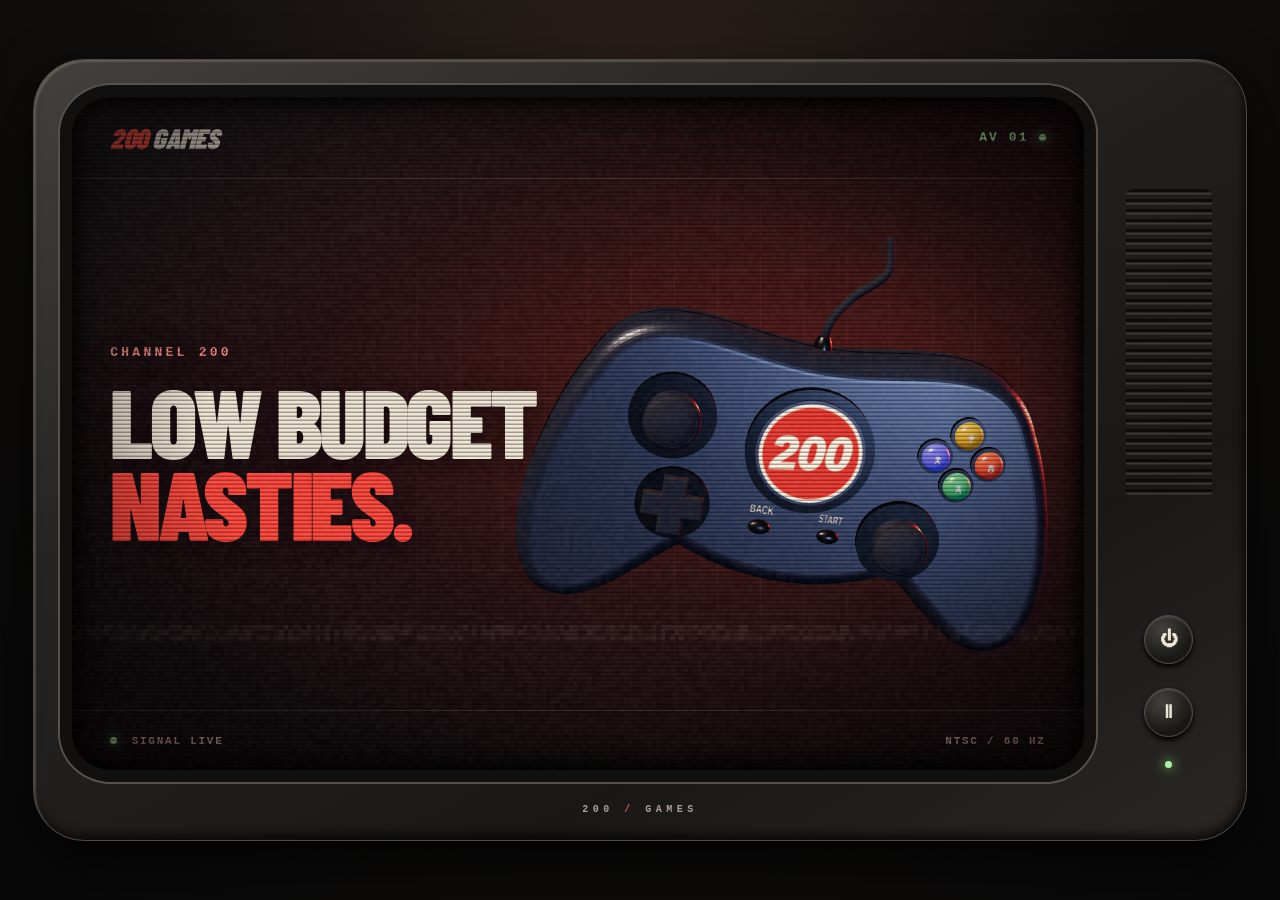
==== index.html @ 73b31c0e "Serve animated 200 Games site on GitHub Pages" ====
<!doctype html>
<html lang="en">
<head>
<meta charset="utf-8">
<meta name="viewport" content="width=device-width,initial-scale=1">
<meta name="description" content="low budget nasties">
<meta name="theme-color" content="#0c0b0a">
<title>200 Games — low budget nasties</title>
<link rel="stylesheet" href="./style.css">
</head>
<body>
<main class="cabinet" aria-label="200 Games television">
  <section class="screen" aria-label="Channel 200">
    <div class="grid" aria-hidden="true"></div>
    <header><span class="mark">200<span> GAMES</span></span><span class="channel">AV 01 <i></i></span></header>
    <div class="hero">
      <div class="copy"><p class="eyebrow">CHANNEL 200</p><h1>LOW BUDGET<br><em>NASTIES.</em></h1></div>
      <div class="product" role="img" aria-label="Black retro game controller with a red and white 200 sticker">
        <img class="poster" src="./assets/controller.webp" alt="">
        <canvas id="controller"></canvas>
      </div>
    </div>
    <footer><span><i></i> <span id="signal">SIGNAL LIVE</span></span><span>NTSC / 60 HZ</span></footer>
    <canvas id="snow" aria-hidden="true"></canvas><div class="glass" aria-hidden="true"></div>
    <div class="standby" hidden>STANDBY</div>
  </section>
  <aside class="controls" aria-label="Television controls">
    <div class="vents" aria-hidden="true"></div>
    <button type="button" id="power" aria-label="TV power" aria-pressed="true">⏻</button>
    <button type="button" id="motion" aria-label="Animate controller and static" aria-pressed="true">Ⅱ</button>
    <span class="lamp" aria-hidden="true"></span>
  </aside>
  <div class="plate" aria-hidden="true">200<span> / </span>GAMES</div>
</main>
<script defer src="./site.js"></script>
</body>
</html>
---- style.css ----
@font-face{font-family:Barlow;src:url("./assets/display.woff2") format("woff2");font-weight:900;font-display:swap}
:root{color-scheme:dark;--ink:#eee5d4;--red:#ff473c;--mono:"Courier New",monospace}
*{box-sizing:border-box}
body{margin:0;min-height:100svh;display:grid;place-items:center;padding:clamp(9px,2.6vw,46px);background:radial-gradient(ellipse at 50% 14%,#2c211d,#100e0d 56%,#080808);color:var(--ink);font:700 13px var(--mono)}
.cabinet{width:min(1550px,100%);padding:clamp(12px,2vw,30px);display:grid;grid-template-columns:minmax(0,1fr) clamp(44px,8vw,105px);gap:clamp(10px,1.7vw,26px);border-radius:clamp(24px,4vw,58px);background:linear-gradient(150deg,#43403d,#262422 34%,#191817 72%,#2a2826);border:1px solid #514844;box-shadow:inset 2px 2px 2px #d6c6b340,inset -3px -6px 10px #000a,0 22px 55px #000c}
.screen{isolation:isolate;position:relative;min-width:0;min-height:min(75svh,830px);overflow:hidden;display:flex;flex-direction:column;justify-content:space-between;border:clamp(5px,1vw,14px) solid #11100f;border-radius:5% / 7%;box-shadow:0 0 0 2px #59504a,inset 0 0 20px #000;background:radial-gradient(ellipse at 69% 44%,#5b1c19,#250f12 47%,#100c0e 80%)}
header,footer{position:relative;z-index:2;display:flex;justify-content:space-between;align-items:center;padding:clamp(13px,2.6vh,29px) clamp(16px,3vw,48px);letter-spacing:.16em}
header{border-bottom:1px solid #f0cfc822}footer{border-top:1px solid #f0cfc822;color:#d6a59d;font-size:11px}
.mark{font:italic 900 28px Barlow,Impact,sans-serif;color:var(--red);letter-spacing:-.025em}.mark span{color:var(--ink)}
.channel{display:flex;align-items:center;gap:10px;color:#aef0a5}
i,.lamp{display:inline-block;width:7px;height:7px;border-radius:50%;background:#aef0a5;box-shadow:0 0 12px #9eff82}
footer i{margin-right:6px}
.hero{position:relative;flex:1;min-height:clamp(360px,59svh,660px);display:grid;align-items:center;padding:clamp(16px,3vw,48px)}
.copy{position:relative;z-index:1;pointer-events:none;text-shadow:0 3px 24px #10080bcc}
.eyebrow{color:#f68c80;letter-spacing:.25em;margin:0 0 20px}
h1{font:900 clamp(44px,7.6vw,145px)/.84 Barlow,Impact,"Arial Black",sans-serif;letter-spacing:-.035em;margin:0}
h1 em{color:var(--red);font-style:normal}
.product{position:absolute;z-index:2;inset:-10% -2% -10% 42%;touch-action:pan-y}
.product.rendered{cursor:grab}
.product.rendered:active{cursor:grabbing}
.product canvas,.poster{width:100%;height:100%;position:absolute;inset:0;object-fit:contain}
.product.rendered .poster{visibility:hidden}
.grid{position:absolute;inset:0;background:linear-gradient(#f68c801b 1px,transparent 1px),linear-gradient(90deg,#f68c801b 1px,transparent 1px);background-size:43px 43px;mask-image:radial-gradient(ellipse at 67% 49%,black 10%,transparent 74%);pointer-events:none}
#snow,.glass{position:absolute;inset:0;width:100%;height:100%;pointer-events:none;z-index:4}
#snow{opacity:.16;mix-blend-mode:screen;image-rendering:pixelated}
.glass{background:repeating-linear-gradient(transparent 0 2px,#0005 3px 4px),radial-gradient(ellipse at center,transparent 52%,#050204ae 100%),linear-gradient(154deg,#fff1,transparent 30%);box-shadow:inset 0 0 30px #000}
.controls{display:flex;align-items:center;flex-direction:column;justify-content:flex-end;gap:clamp(12px,2vw,24px);padding:12px 3px 14px}
.vents{width:90%;flex:1;max-height:310px;margin:auto 0;background:repeating-linear-gradient(#0a0908 0 3px,#47403b 4px 5px,transparent 6px 10px);border-radius:8px;opacity:.84}
button{width:clamp(30px,4vw,49px);aspect-ratio:1;border-radius:50%;border:1px solid #524a44;color:var(--ink);background:radial-gradient(circle at 37% 29%,#44413d,#191715 68%);box-shadow:0 3px 5px #000,inset 0 1px 2px #ffffff36;cursor:pointer;font:700 18px var(--mono)}
button:hover,button:focus-visible{color:#fff;outline:1px solid var(--red);outline-offset:3px}
.plate{grid-column:1/-1;text-align:center;letter-spacing:.45em;color:#a9a09b;font-size:10px}.plate span{color:#eb544a}
.standby{position:absolute;inset:0;place-items:center;z-index:5;background:#0a0809;color:#aef0a5;letter-spacing:.22em}.standby:not([hidden]){display:grid}
.off .lamp{background:#77362d;box-shadow:none}
@media(max-width:680px){.cabinet{grid-template-columns:minmax(0,1fr);gap:12px}.controls{flex-direction:row;padding:0 8px;gap:15px}.vents{height:30px;margin:0 auto 0 0;max-width:130px}.screen{min-height:0;border-radius:7% / 4%}.hero{min-height:0;display:block;padding-top:28px}.product{position:relative;inset:auto;margin:-5px -14px -5px;aspect-ratio:1.12}h1{font-size:clamp(46px,11vw,75px)}.eyebrow{font-size:10px;margin-bottom:12px}footer{font-size:9px}}
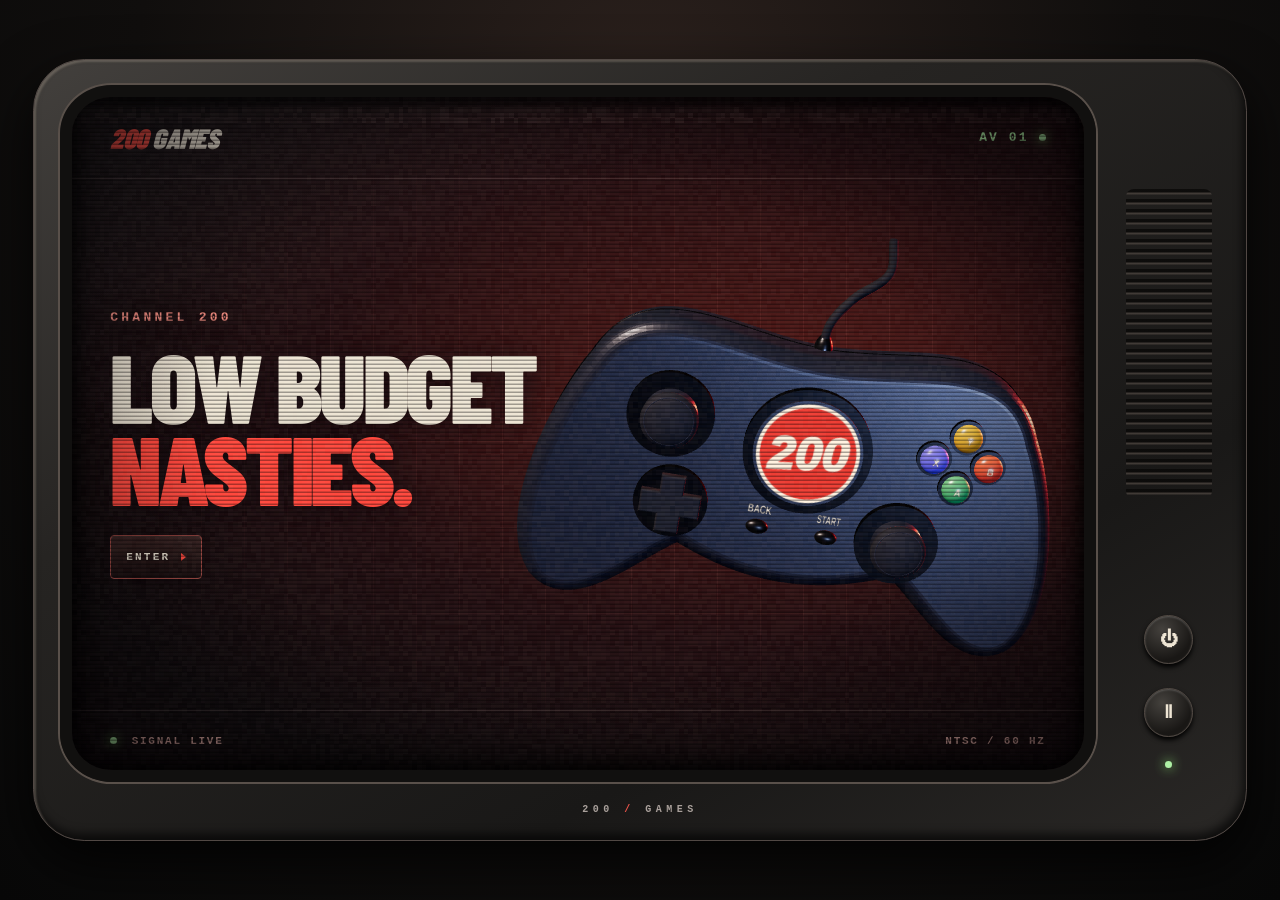
==== commit 1f1acacf: "Publish the 200 Games browser arcade" ====
--- a/index.html
+++ b/index.html
@@ -14,7 +14,11 @@
     <div class="grid" aria-hidden="true"></div>
     <header><span class="mark">200<span> GAMES</span></span><span class="channel">AV 01 <i></i></span></header>
     <div class="hero">
-      <div class="copy"><p class="eyebrow">CHANNEL 200</p><h1>LOW BUDGET<br><em>NASTIES.</em></h1></div>
+      <div class="copy">
+        <p class="eyebrow">CHANNEL 200</p>
+        <h1>LOW BUDGET<br><em>NASTIES.</em></h1>
+        <a class="enter-link" href="./games/">Enter</a>
+      </div>
       <div class="product" role="img" aria-label="Black retro game controller with a red and white 200 sticker">
         <img class="poster" src="./assets/controller.webp" alt="">
         <canvas id="controller"></canvas>
--- a/style.css
+++ b/style.css
@@ -15,6 +15,36 @@
 .eyebrow{color:#f68c80;letter-spacing:.25em;margin:0 0 20px}
 h1{font:900 clamp(44px,7.6vw,145px)/.84 Barlow,Impact,"Arial Black",sans-serif;letter-spacing:-.035em;margin:0}
 h1 em{color:var(--red);font-style:normal}
+.enter-link{
+  display:inline-flex;
+  align-items:center;
+  gap:11px;
+  min-height:44px;
+  margin-top:clamp(16px,3vh,30px);
+  padding:0 15px;
+  border:1px solid #a14943;
+  border-radius:4px;
+  background:linear-gradient(#392423,#1b1011);
+  box-shadow:inset 0 1px #ffe0cb20,0 3px 7px #10080b99;
+  color:var(--ink);
+  font-size:11px;
+  letter-spacing:.2em;
+  text-decoration:none;
+  text-transform:uppercase;
+  pointer-events:auto;
+}
+.enter-link::after{
+  content:"";
+  border:4px solid transparent;
+  border-right:0;
+  border-left:5px solid var(--red);
+}
+.enter-link:hover,.enter-link:focus-visible{
+  border-color:var(--red);
+  background:linear-gradient(#512724,#271314);
+}
+.enter-link:focus-visible{outline:2px solid var(--ink);outline-offset:3px}
+.off .enter-link{visibility:hidden}
 .product{position:absolute;z-index:2;inset:-10% -2% -10% 42%;touch-action:pan-y}
 .product.rendered{cursor:grab}
 .product.rendered:active{cursor:grabbing}
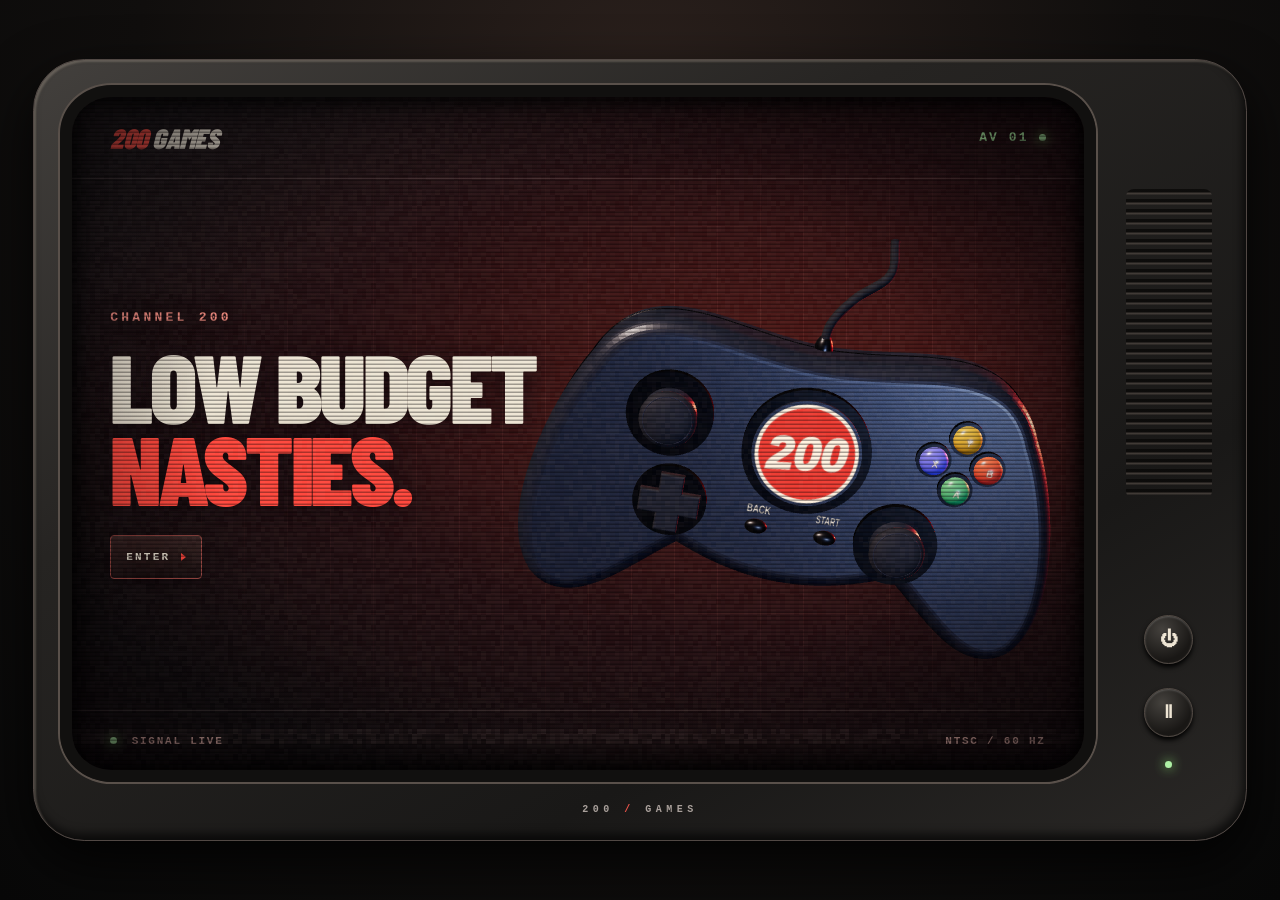
==== commit f2e8e10e: "Measure aggregate arcade traffic and verify founding sponsor placements" ====
--- a/index.html
+++ b/index.html
@@ -1,6 +1,7 @@
 <!doctype html>
 <html lang="en">
 <head>
+  <script type="module" src="./sponsor.mjs" data-site-page="home"></script>
 <meta charset="utf-8">
 <meta name="viewport" content="width=device-width,initial-scale=1">
 <meta name="description" content="low budget nasties">
